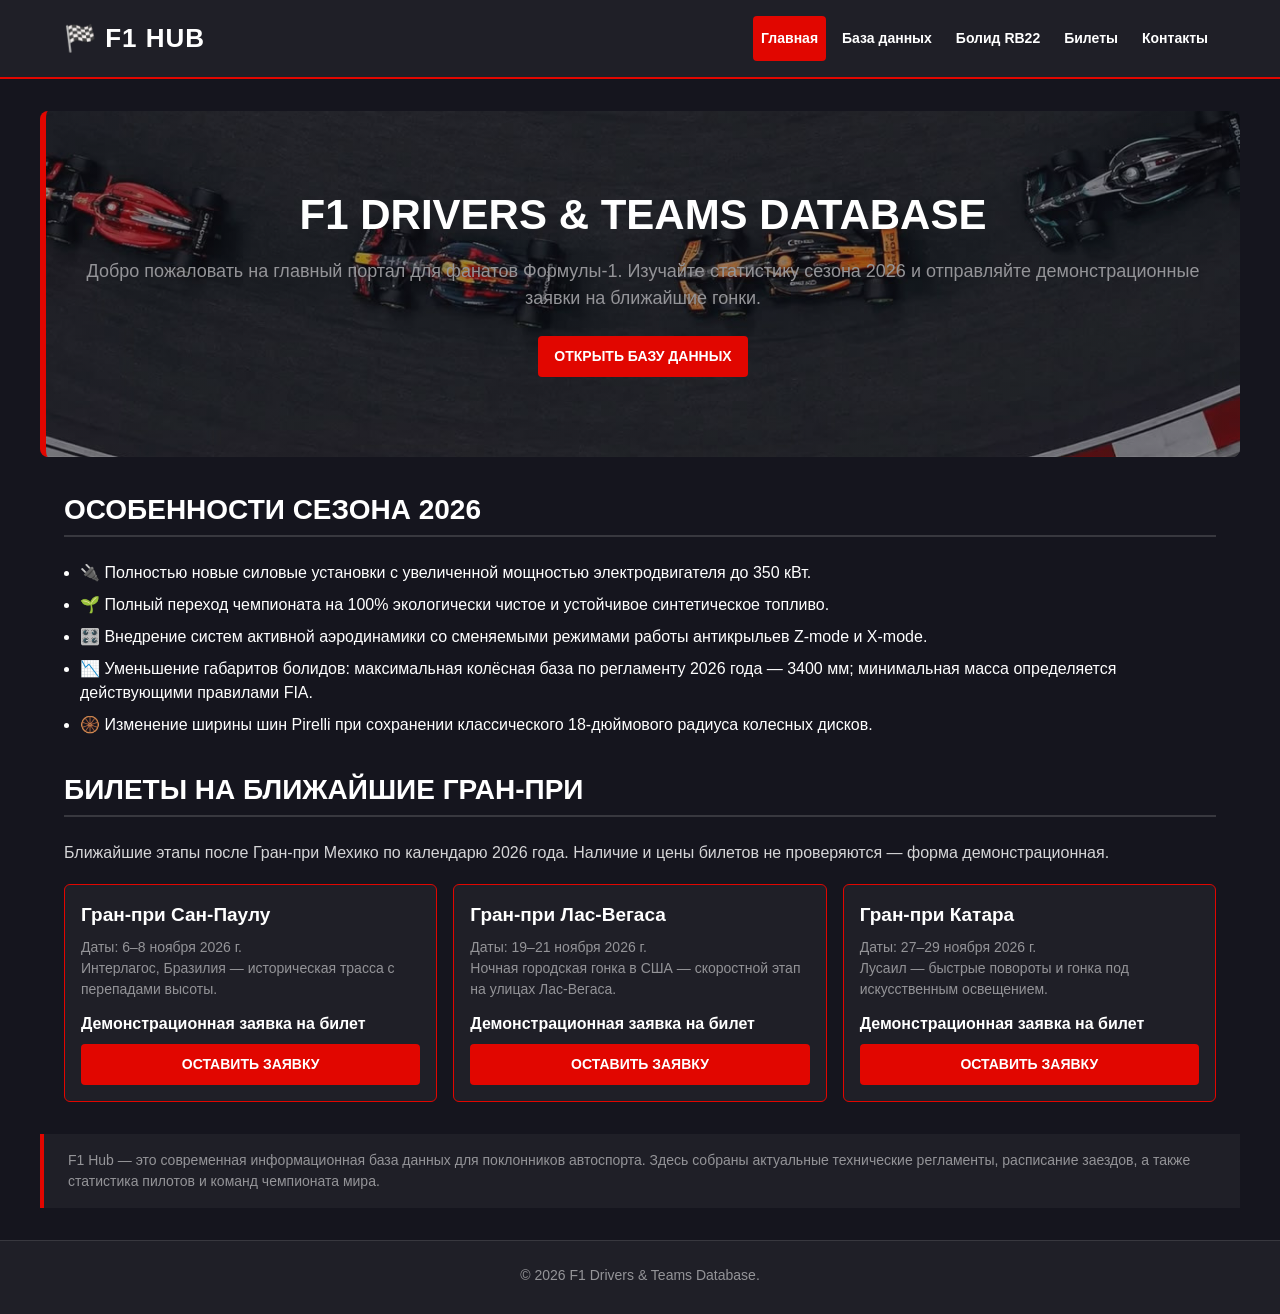
==== index.html @ 441a44f7 "Add files via upload" ====
<!DOCTYPE html>
<html lang="ru">
<head>
  <meta charset="UTF-8">
  <meta name="viewport" content="width=device-width, initial-scale=1.0">
  <meta name="description" content="Главный портал для фанатов Формулы-1. База данных пилотов, команд и заказ билетов.">
  <title>F1 Drivers & Teams Database</title>
  <link rel="stylesheet" href="css/style.css">
  <link rel="stylesheet" href="css/responsive.css">
  <script src="js/main.js" defer></script>
</head>
<body>
  <a class="skip-link" href="#main">Перейти к основному содержимому</a>

  <header class="site-header">
    <div class="site-header__inner">
      <a class="site-header__logo" href="index.html">🏁 F1 Hub</a>
      <nav class="site-nav" aria-label="Основная навигация">
        <ul class="site-nav__list">
          <li class="site-nav__item">
            <a class="site-nav__link site-nav__link--active" aria-current="page" href="index.html">Главная</a>
          </li>
          <li class="site-nav__item">
            <a class="site-nav__link" href="catalog.html">База данных</a>
          </li>
          <li class="site-nav__item">
            <a class="site-nav__link" href="product.html">Болид RB22</a>
          </li>
          <li class="site-nav__item">
            <a class="site-nav__link" href="order.html">Билеты</a>
          </li>
          <li class="site-nav__item">
            <a class="site-nav__link" href="contacts.html">Контакты</a>
          </li>
        </ul>
      </nav>
    </div>
  </header>

  <main id="main" tabindex="-1">
    
    <section class="f1-hero">
      <h1 class="f1-hero__title">F1 Drivers & Teams Database</h1>
      <p class="f1-hero__subtitle">Добро пожаловать на главный портал для фанатов Формулы-1. Изучайте статистику сезона 2026 и отправляйте демонстрационные заявки на ближайшие гонки.</p>
      <a class="button button--primary" href="catalog.html">Открыть базу данных</a>
    </section>

        <section class="section" id="features">
      <h2 class="section__title">Особенности сезона 2026</h2>
      <ul class="advantages-list">
        <li class="advantages-list__item">🔌 Полностью новые силовые установки с увеличенной мощностью электродвигателя до 350 кВт.</li>
        <li class="advantages-list__item">🌱 Полный переход чемпионата на 100% экологически чистое и устойчивое синтетическое топливо.</li>
        <li class="advantages-list__item">🎛️ Внедрение систем активной аэродинамики со сменяемыми режимами работы антикрыльев Z-mode и X-mode.</li>
        <li class="advantages-list__item">📉 Уменьшение габаритов болидов: максимальная колёсная база по регламенту 2026 года — 3400 мм; минимальная масса определяется действующими правилами FIA.</li>
        <li class="advantages-list__item">🛞 Изменение ширины шин Pirelli при сохранении классического 18-дюймового радиуса колесных дисков.</li>
      </ul>
    </section>


               <section class="section" id="popular">
      <h2 class="section__title">Билеты на ближайшие Гран-при</h2>
      
      <p class="catalog-data-note">Ближайшие этапы после Гран-при Мехико по календарю 2026 года. Наличие и цены билетов не проверяются — форма демонстрационная.</p>
      <div class="products-grid">
        <article class="product-card product-card--featured">
          <h3 class="product-card__title">Гран-при Сан-Паулу</h3>
          <p class="product-card__description">Даты: 6–8 ноября 2026 г.<br>Интерлагос, Бразилия — историческая трасса с перепадами высоты.</p>
          <p class="product-card__price">Демонстрационная заявка на билет</p>
          <button class="button button--primary product-card__button" type="button" data-product="Билет на Гран-при Сан-Паулу">Оставить заявку</button>
        </article>

        <article class="product-card product-card--featured">
          <h3 class="product-card__title">Гран-при Лас-Вегаса</h3>
          <p class="product-card__description">Даты: 19–21 ноября 2026 г.<br>Ночная городская гонка в США — скоростной этап на улицах Лас-Вегаса.</p>
          <p class="product-card__price">Демонстрационная заявка на билет</p>
          <button class="button button--primary product-card__button" type="button" data-product="Билет на Гран-при Лас-Вегаса">Оставить заявку</button>
        </article>

        <article class="product-card product-card--featured">
          <h3 class="product-card__title">Гран-при Катара</h3>
          <p class="product-card__description">Даты: 27–29 ноября 2026 г.<br>Лусаил — быстрые повороты и гонка под искусственным освещением.</p>
          <p class="product-card__price">Демонстрационная заявка на билет</p>
          <button class="button button--primary product-card__button" type="button" data-product="Билет на Гран-при Катара">Оставить заявку</button>
        </article>
      </div>
    </section>

        <aside class="aside-info">
      <p class="aside-info__text">
        F1 Hub — это современная информационная база данных для поклонников автоспорта. Здесь собраны актуальные технические регламенты, расписание заездов, а также статистика пилотов и команд чемпионата мира.
      </p>
    </aside>

  </main>

  <dialog class="order-dialog" id="order-dialog" aria-labelledby="order-dialog-title">
    <h2 class="order-dialog__title" id="order-dialog-title">Бронирование билетов</h2>
    <form class="order-form" id="order-form" action="#" method="post" novalidate>
      <input id="selected-product" name="selected-item" type="hidden">
      <div class="order-form__field">
        <label class="order-form__label" for="order-name">Имя</label>
        <input class="order-form__input" id="order-name" name="name" type="text" placeholder="Ваше имя" required minlength="2">
      </div>
      <div class="order-form__field">
        <label class="order-form__label" for="order-email">E-mail</label>
        <input class="order-form__input" id="order-email" name="email" type="email" placeholder="example@mail.ru" required>
      </div>
      <div class="order-form__field">
        <label class="order-form__label" for="order-phone">Телефон</label>
        <input class="order-form__input" id="order-phone" name="phone" type="tel" placeholder="+7 (900) 000-00-00" required>
      </div>
      <div class="order-form__field form-field--checkbox">
        <label>
          <input id="order-agreement" name="agreement" type="checkbox" required>
          Я согласен с условиями
        </label>
      </div>
      <div class="order-form__actions">
        <button class="button button--secondary" type="button" id="close-order-dialog">Закрыть</button>
        <button class="button button--primary" type="submit">Отправить 🏁</button>
      </div>
    </form>
  </dialog>

  <p class="success-message" id="success-message" role="status" hidden>
    Форма проверена. Это учебная заявка, данные не отправляются и бронирование не производится.
  </p>

  <footer class="site-footer">
    <p class="site-footer__copy">&copy; 2026 F1 Drivers & Teams Database.</p>
  </footer>

</body>
</html>
---- css/style.css ----
:root {
  --color-bg: #15151E;
  --color-text: #FFFFFF;
  --color-muted: #949498;
  --color-primary: #E10600;
  --color-primary-dark: #B00500;
  --color-border: #38383F;
  --color-surface: #1F1F27;
  --color-surface-accent: #2A2A35;
  --color-danger: #FF3B30;
  --color-success: #00D166;
  --color-success-bg: #102A1E;
  --color-white: #FFFFFF;

  --space-xs: 4px;
  --space-sm: 8px;
  --space-md: 16px;
  --space-lg: 24px;
  --space-xl: 32px;

  --radius-sm: 4px;
  --radius-md: 6px;
  --radius-lg: 8px;

  --container-width: 1200px;
}

* {
  box-sizing: border-box;
}

body {
  margin: 0;
  font-family: 'Arial', sans-serif;
  line-height: 1.5;
  color: var(--color-text);
  background-color: var(--color-bg);
}

html {
  scroll-behavior: smooth;
}

.site-header {
  background-color: var(--color-surface);
  border-bottom: 2px solid var(--color-primary);
  position: sticky;
  top: 0;
  z-index: 100;
}

.site-header__inner {
  max-width: var(--container-width);
  margin: 0 auto;
  padding: var(--space-md) var(--space-lg);
  display: flex;
  justify-content: space-between;
  align-items: center;
  flex-wrap: wrap;
}

.site-header__logo {
  font-size: 24px;
  font-weight: 900;
  color: var(--color-text);
  text-decoration: none;
  text-transform: uppercase;
  letter-spacing: 1px;
}

.site-nav__list {
  display: flex;
  flex-wrap: wrap;
  gap: var(--space-sm);
  padding: 0;
  margin: 0;
  list-style: none;
}

.site-nav__link {
  display: inline-block;
  padding: var(--space-sm) var(--space-md);
  color: var(--color-text);
  text-decoration: none;
  font-weight: 700;
  border-radius: var(--radius-sm);
  transition: background-color 0.2s, color 0.2s;
}

.site-nav__link:hover {
  color: var(--color-white);
  background-color: var(--color-primary);
}

.site-nav__link:focus-visible {
  outline: 2px solid var(--color-primary);
  outline-offset: 2px;
}

.site-nav__link--active {
  color: var(--color-white);
  background-color: var(--color-primary);
}

.f1-hero {
  max-width: var(--container-width);
  margin: var(--space-xl) auto;
  padding: var(--space-xl) var(--space-lg);
  background-color: var(--color-surface-accent);
  border-radius: var(--radius-lg);
  text-align: center;
  border-left: 6px solid var(--color-primary);
}

.f1-hero__title {
  font-size: 42px;
  font-weight: 900;
  margin-top: 0;
  margin-bottom: var(--space-sm);
  text-transform: uppercase;
}

.f1-hero__subtitle {
  font-size: 18px;
  color: var(--color-muted);
  margin-bottom: var(--space-lg);
}

.section {
  max-width: var(--container-width);
  margin: 0 auto var(--space-xl);
  padding: 0 var(--space-lg);
}

.section__title {
  font-size: 28px;
  font-weight: 800;
  margin-top: 0;
  margin-bottom: var(--space-lg);
  text-transform: uppercase;
  border-bottom: 2px solid var(--color-border);
  padding-bottom: var(--space-xs);
}

.advantages-list {
  padding-left: var(--space-md);
  margin: 0;
}

.advantages-list__item {
  font-size: 16px;
  margin-bottom: var(--space-sm);
}

.products-grid {
  display: grid;
  grid-template-columns: repeat(3, 1fr);
  gap: var(--space-lg);
}

.product-card {
  position: relative;
  display: flex;
  flex-direction: column;
  gap: var(--space-sm);
  padding: var(--space-md);
  border: 1px solid var(--color-border);
  border-radius: var(--radius-md);
  background-color: var(--color-surface);
  transition: border-color 0.2s, transform 0.2s;
}

.product-card:hover {
  border-color: var(--color-primary);
  transform: translateY(-2px);
}

.product-card--featured {
  border-color: var(--color-primary);
}

.product-card--discount {
  border-color: var(--color-danger);
}

.product-card__badge {
  position: absolute;
  top: var(--space-sm);
  right: var(--space-sm);
  padding: var(--space-xs) var(--space-sm);
  font-size: 12px;
  font-weight: 700;
  color: var(--color-white);
  background-color: var(--color-primary);
  border-radius: var(--radius-sm);
  text-transform: uppercase;
}

.product-card__badge--danger {
  background-color: var(--color-danger);
}

.product-card__title {
  margin: 0;
  font-size: 20px;
  font-weight: 700;
}

.product-card__description {
  margin: 0;
  color: var(--color-muted);
  font-size: 14px;
}

.product-card__price {
  margin: var(--space-xs) 0 0;
  font-weight: 700;
  font-size: 16px;
}

.product-card__button {
  margin-top: auto;
  align-self: flex-start;
}

.button {
  display: inline-block;
  padding: 10px var(--space-md);
  font: inherit;
  font-weight: 700;
  text-decoration: none;
  border: none;
  border-radius: var(--radius-sm);
  cursor: pointer;
  text-transform: uppercase;
  font-size: 14px;
  transition: background-color 0.2s, color 0.2s;
}

.button--primary {
  color: var(--color-white);
  background-color: var(--color-primary);
}

.button--primary:hover {
  background-color: var(--color-primary-dark);
}

.button--secondary {
  color: var(--color-text);
  background-color: transparent;
  border: 1px solid var(--color-border);
}

.button--secondary:hover {
  background-color: var(--color-border);
}

.button:focus-visible {
  outline: 2px solid var(--color-primary);
  outline-offset: 2px;
}

.button:disabled {
  opacity: 0.5;
  cursor: not-allowed;
}

.aside-info {
  max-width: var(--container-width);
  margin: 0 auto var(--space-xl);
  padding: var(--space-md);
  border-left: 4px solid var(--color-primary);
  background-color: var(--color-surface);
}

.aside-info__title {
  margin-top: 0;
  margin-bottom: var(--space-xs);
  font-size: 18px;
}

.aside-info__text {
  margin: 0;
  color: var(--color-muted);
  font-size: 14px;
}

.order-dialog {
  width: min(100% - 32px, 500px);
  padding: var(--space-lg);
  border: 1px solid var(--color-border);
  border-radius: var(--radius-lg);
  background-color: var(--color-surface);
  color: var(--color-text);
}

.order-dialog::backdrop {
  background-color: rgba(0, 0, 0, 0.7);
}

.order-dialog__title {
  margin-top: 0;
  margin-bottom: var(--space-md);
  text-transform: uppercase;
  font-weight: 800;
}

.order-form__field {
  margin-bottom: var(--space-md);
}

.order-form__label {
  display: block;
  margin-bottom: var(--space-xs);
  font-size: 14px;
  font-weight: 700;
}

.order-form__input {
  width: 100%;
  padding: 10px var(--space-sm);
  border: 1px solid var(--color-border);
  border-radius: var(--radius-sm);
  background-color: var(--color-bg);
  color: var(--color-text);
  font: inherit;
}

.order-form__input:hover {
  border-color: var(--color-primary);
}

.order-form__input:focus-visible {
  outline: 2px solid var(--color-primary);
  outline-offset: 2px;
}

.form-field--checkbox label {
  display: flex;
  align-items: center;
  gap: var(--space-sm);
  font-size: 14px;
  cursor: pointer;
}

.order-form__actions {
  display: flex;
  gap: var(--space-md);
  margin-top: var(--space-lg);
}

[aria-invalid="true"] {
  border-color: var(--color-danger);
}

.success-message {
  max-width: var(--container-width);
  margin: var(--space-md) auto;
  padding: var(--space-md);
  border-left: 4px solid var(--color-success);
  background-color: var(--color-success-bg);
  color: var(--color-white);
  border-radius: var(--radius-sm);
}

.site-footer {
  background-color: var(--color-surface);
  border-top: 1px solid var(--color-border);
  padding: var(--space-lg) var(--space-md);
  text-align: center;
  font-size: 14px;
  color: var(--color-muted);
}

.site-footer__copy {
  margin: 0 0 var(--space-xs);
}

.site-footer__discipline {
  margin: 0;
}

.f1-hero {
  max-width: var(--container-width);
  margin: var(--space-xl) auto;
  padding: 80px var(--space-lg);
  background-image: linear-gradient(rgba(21, 21, 30, 0.4), rgba(21, 21, 30, 0.4)), url('../images/hero-bg.jpg');
  background-size: cover;
  background-position: center;
  background-repeat: no-repeat;
  border-radius: var(--radius-lg);
  text-align: center;
  border-left: 6px solid var(--color-primary);
}

.catalog-layout {
  display: grid;
  grid-template-columns: 260px 1fr;
  gap: var(--space-lg);
  max-width: var(--container-width);
  margin: 0 auto var(--space-xl);
  padding: 0 var(--space-lg);
}

.catalog-filters {
  background-color: var(--color-surface);
  padding: var(--space-md);
  border-radius: var(--radius-md);
  border: 1px solid var(--color-border);
  height: fit-content;
}

.catalog-filters__title {
  margin-top: 0;
  margin-bottom: var(--space-md);
  font-size: 20px;
  text-transform: uppercase;
}

.filters-form {
  display: flex;
  flex-direction: column;
  gap: var(--space-md);
}

.filters-form__section {
  border: 1px solid var(--color-border);
  border-radius: var(--radius-sm);
  padding: var(--space-sm) var(--space-md);
  margin: 0;
}

.filters-form__section legend {
  font-weight: 700;
  padding: 0 var(--space-xs);
}

.filters-form__section label {
  display: flex;
  align-items: center;
  gap: var(--space-sm);
  margin: var(--space-xs) 0;
  cursor: pointer;
  font-size: 14px;
}

.breadcrumbs {
  display: flex;
  gap: var(--space-xs);
  list-style: none;
  padding: 0;
  margin: 0;
  font-size: 14px;
}

.breadcrumbs__link {
  color: var(--color-primary);
  text-decoration: none;
}

.breadcrumbs__link::after {
  content: " /";
  color: var(--color-muted);
  margin-left: var(--space-xs);
}

.breadcrumbs__current {
  color: var(--color-muted);
}

.catalog-layout {
  display: grid;
  grid-template-columns: 300px 1fr;
  gap: var(--space-lg);
  max-width: var(--container-width);
  margin: var(--space-xl) auto;
  padding: 0 var(--space-lg);
}

.catalog-filters {
  background-color: var(--color-surface);
  padding: var(--space-md);
  border-radius: var(--radius-md);
  border: 1px solid var(--color-border);
  height: fit-content;
}

.catalog-filters__title {
  margin-top: 0;
  margin-bottom: var(--space-md);
  font-size: 20px;
  text-transform: uppercase;
}

.filters-form {
  display: flex;
  flex-direction: column;
  gap: var(--space-md);
}

.filters-form__section {
  border: 1px solid var(--color-border);
  border-radius: var(--radius-sm);
  padding: var(--space-sm) var(--space-md);
  margin: 0;
}

.filters-form__section legend {
  font-weight: 700;
  padding: 0 var(--space-xs);
  color: #ff9289; /* Читаемый контраст подписей фильтра на тёмном фоне */
}

.filters-form__section label {
  display: flex;
  align-items: center;
  gap: var(--space-sm);
  margin: var(--space-xs) 0;
  cursor: pointer;
  font-size: 14px;
}

.catalog-products .products-grid {
  display: grid;
  grid-template-columns: repeat(3, 1fr);
  gap: var(--space-lg);
}

.breadcrumbs {
  display: flex;
  gap: var(--space-xs);
  list-style: none;
  padding: var(--space-md) var(--space-lg);
  margin: 0 auto;
  max-width: var(--container-width);
  font-size: 14px;
}

.breadcrumbs__link {
  color: var(--color-primary);
  text-decoration: none;
}

.breadcrumbs__link::after {
  content: " /";
  color: var(--color-muted);
  margin-left: var(--space-xs);
}

.breadcrumbs__current {
  color: var(--color-muted);
}

.product-info {
  display: flex;
  flex-direction: column;
  gap: var(--space-lg);
  background-color: var(--color-surface);
  padding: var(--space-lg);
  border-radius: var(--radius-lg);
  border: 1px solid var(--color-border);
}

.product-info__text {
  font-size: 16px;
  line-height: 1.6;
  color: var(--color-muted);
}

.table-wrapper {
  width: 100%;
  overflow-x: auto;
}

.race-table {
  width: 100%;
  border-collapse: collapse;
  margin-top: var(--space-md);
  background-color: var(--color-bg);
  border-radius: var(--radius-md);
  overflow: hidden;
}

.race-table__caption {
  font-size: 14px;
  color: var(--color-muted);
  text-align: left;
  padding: var(--space-sm) 0;
  font-style: italic;
}

.race-table__th {
  background-color: var(--color-primary);
  color: var(--color-white);
  text-align: left;
  padding: var(--space-md);
  font-weight: 700;
  text-transform: uppercase;
  font-size: 14px;
}

.race-table__td {
  padding: var(--space-md);
  border-bottom: 1px solid var(--color-border);
  font-size: 15px;
}

.race-table__body tr:hover {
  background-color: var(--color-surface-accent);
}

.product-info__visual {
  width: 100%;
  display: flex;
  justify-content: center;
  margin-bottom: var(--space-md);
}

.product-info__image {
  width: 100%;
  max-width: 750px;
  height: auto;
  border-radius: var(--radius-md);
  border: 1px solid var(--color-border);
  object-fit: cover;
}


/* Оформление базы пилотов: командные цвета рамок */
.catalog-products .driver-card {
  --team-accent: #e10600;
  border: 2px solid var(--color-border);
  transition: border-color .22s ease, box-shadow .22s ease, transform .22s ease;
}
.catalog-products .driver-card:hover,
.catalog-products .driver-card:focus-within {
  border-color: var(--team-accent);
  box-shadow: 0 0 0 1px var(--team-accent);
  transform: translateY(-3px);
}
.driver-card[data-team="mercedes"] { --team-accent: #00d2be; }
.driver-card[data-team="ferrari"] { --team-accent: #e80020; }
.driver-card[data-team="mclaren"] { --team-accent: #ff8000; }
.driver-card[data-team="redbull"] { --team-accent: #4781d7; }
.driver-card[data-team="racingbulls"] { --team-accent: #6692ff; }
.driver-card[data-team="alpine"] { --team-accent: #00a1e8; }
.driver-card[data-team="haas"] { --team-accent: #b3b8bf; }
.driver-card[data-team="audi"] { --team-accent: #ed1c24; }
.driver-card[data-team="williams"] { --team-accent: #00a0de; }
.driver-card[data-team="aston"] { --team-accent: #229971; }
.driver-card[data-team="cadillac"] { --team-accent: #ffffff; }
.driver-card__ranking {
  margin: 2px 0 0;
  color: #ededed;
  font-size: 13px;
}
.catalog-data-note {
  color: #d5d5d7;
  line-height: 1.55;
  margin: 0 0 18px;
}
---- css/responsive.css ----
:root {
  --focus-color: #ffd54a;
  --color-link-accessible: #ff9289;
}

*,
*::before,
*::after {
  box-sizing: border-box;
}

img,
video {
  max-width: 100%;
  height: auto;
}

body {
  min-height: 100vh;
  display: flex;
  flex-direction: column;
}

main {
  flex: 1 0 auto;
  min-width: 0;
}

:where(a, button, input, select, textarea):focus-visible {
  outline: 3px solid var(--focus-color);
  outline-offset: 3px;
}

.site-nav__link:focus-visible,
.site-header__logo:focus-visible,
.button:focus-visible,
.order-form__input:focus-visible,
.filters-form input:focus-visible,
.filters-form select:focus-visible {
  outline: 3px solid var(--focus-color);
  outline-offset: 3px;
}

.skip-link {
  position: absolute;
  z-index: 1000;
  top: -120px;
  left: 16px;
  padding: 12px 16px;
  color: #15151e;
  background: var(--focus-color);
  border-radius: var(--radius-sm);
  font-weight: 700;
}

.skip-link:focus,
.skip-link:focus-visible {
  top: 12px;
}

#main {
  scroll-margin-top: 24px;
}

.site-header {
  position: static;
}

.site-header__inner {
  width: 100%;
  padding: 14px 16px;
  display: grid;
  gap: 12px;
  justify-items: center;
}

.site-header__logo {
  font-size: clamp(20px, 5vw, 26px);
}

.site-nav {
  width: 100%;
  min-width: 0;
}

.site-nav__list {
  display: grid;
  grid-template-columns: repeat(2, minmax(0, 1fr));
  gap: 8px;
}

.site-nav__item:last-child:nth-child(odd) {
  grid-column: 1 / -1;
}

.site-nav__link {
  display: block;
  padding: 12px 8px;
  text-align: center;
  font-size: 13px;
}

.f1-hero {
  margin: 16px;
  padding: 42px 16px;
  background-image: linear-gradient(rgba(21, 21, 30, 0.65), rgba(21, 21, 30, 0.65)), url('../images/hero-bg-480.jpg');
  min-width: 0;
}

.f1-hero__title {
  font-size: clamp(24px, 6vw, 42px);
  line-height: 1.16;
  overflow-wrap: anywhere;
}

.f1-hero__subtitle {
  font-size: clamp(15px, 3vw, 18px);
}

.section,
.catalog-layout,
.aside-info {
  min-width: 0;
  width: 100%;
  padding-inline: 16px;
}

.section__title {
  font-size: clamp(21px, 4vw, 28px);
  overflow-wrap: anywhere;
}

.products-grid,
.catalog-products .products-grid {
  grid-template-columns: minmax(0, 1fr);
  gap: 16px;
}

.product-card[hidden] {
  display: none !important;
}

.product-card {
  min-width: 0;
  overflow-wrap: anywhere;
}

.product-card__title {
  font-size: 19px;
}

.product-card__button,
.product-card .button {
  align-self: stretch;
  text-align: center;
  margin-top: auto;
}

.catalog-layout {
  display: grid;
  grid-template-columns: minmax(0, 1fr);
  gap: 20px;
  margin: 20px auto 32px;
}

.catalog-products,
.catalog-filters {
  min-width: 0;
}

.catalog-products__title {
  font-size: 22px;
  margin: 0 0 16px;
}

.catalog-result-count {
  color: #c5c5c8;
  margin: 0 0 14px;
}

.catalog-empty {
  background: var(--color-surface);
  border-left: 4px solid var(--color-primary);
  padding: 16px;
}

.breadcrumbs {
  padding: 12px 0;
  flex-wrap: wrap;
}

.breadcrumbs__link {
  color: var(--color-link-accessible);
}

.product-info {
  min-width: 0;
  padding: 16px;
}

.product-info__visual,
.product-info__visual picture {
  width: 100%;
  min-width: 0;
}

.order-form__input,
.page-form input,
.page-form select,
.page-form textarea {
  font-size: 16px;
  min-height: 44px;
}

.page-form {
  display: grid;
  grid-template-columns: minmax(0, 1fr);
  gap: 16px;
}

.page-form .order-form__field {
  margin: 0;
  min-width: 0;
}

.page-form > .button {
  width: 100%;
}

.order-dialog {
  width: min(100% - 24px, 500px);
  max-width: 500px;
  max-height: calc(100dvh - 24px);
  padding: 18px;
  overflow-y: auto;
}

.order-form__actions {
  flex-direction: column;
  gap: 12px;
}

.order-form__actions .button {
  width: 100%;
  min-height: 44px;
}

.form-feedback {
  margin-top: 16px;
  padding: 16px;
  border-left: 4px solid var(--color-success);
  background: var(--color-success-bg);
}

.product-card__badge--danger {
  background-color: #b91c1c;
}

.table-wrapper {
  max-width: 100%;
  overflow-x: auto;
}

.race-table__caption {
  display: block;
  width: 100%;
  line-height: 1.4;
}

.race-table__head {
  position: absolute;
  width: 1px;
  height: 1px;
  overflow: hidden;
  clip-path: inset(50%);
  white-space: nowrap;
}

.race-table,
.race-table__body,
.race-table__body tr,
.race-table__td {
  display: block;
  width: 100%;
}

.race-table__body tr {
  border: 1px solid var(--color-border);
  border-radius: 8px;
  background: var(--color-bg);
  padding: 10px 12px;
  margin-bottom: 12px;
}

.race-table__td {
  display: grid;
  grid-template-columns: minmax(0, 1fr);
  gap: 3px;
  padding: 8px 0;
  overflow-wrap: anywhere;
}

.race-table__td:last-child {
  border-bottom: 0;
}

.race-table__td::before {
  content: attr(data-label);
  color: #c5c5c8;
  font-size: 12px;
  font-weight: 700;
  text-transform: uppercase;
}

@media (prefers-reduced-motion: reduce) {
  *, *::before, *::after {
    scroll-behavior: auto !important;
    transition-duration: 0.01ms !important;
    animation-duration: 0.01ms !important;
  }
}

@media (min-width: 640px) {
  .site-nav__list {
    grid-template-columns: repeat(5, minmax(0, 1fr));
  }

  .site-nav__item:last-child:nth-child(odd) {
    grid-column: auto;
  }

  .products-grid,
  .catalog-products .products-grid {
    grid-template-columns: repeat(2, minmax(0, 1fr));
  }

  .race-table {
    display: table;
    min-width: 640px;
  }

  .race-table__caption {
    display: table-caption;
  }

  .race-table__head {
    position: static;
    display: table-header-group;
    width: auto;
    height: auto;
    overflow: visible;
    clip-path: none;
    white-space: normal;
  }

  .race-table__body {
    display: table-row-group;
  }

  .race-table__body tr {
    display: table-row;
    border: none;
    padding: 0;
    margin: 0;
  }

  .race-table__td {
    display: table-cell;
    width: auto;
    padding: 16px;
  }

  .race-table__td::before {
    content: none;
  }
}

@media (min-width: 768px) {
  .site-header {
    position: sticky;
    top: 0;
  }

  .site-header__inner {
    max-width: var(--container-width);
    display: flex;
    justify-content: space-between;
    padding: 16px 24px;
  }

  .site-nav {
    width: auto;
  }

  .site-nav__list {
    display: flex;
    flex-wrap: wrap;
  }

  .site-nav__link {
    font-size: 14px;
  }

  .f1-hero {
    margin: 32px auto;
    padding: 80px 24px;
    background-image: linear-gradient(rgba(21, 21, 30, 0.4), rgba(21, 21, 30, 0.4)), url('../images/hero-bg-800.jpg');
  }

  .section,
  .catalog-layout,
  .aside-info {
    padding-inline: 24px;
  }

  .catalog-layout {
    grid-template-columns: minmax(220px, 260px) minmax(0, 1fr);
  }

  .page-form {
    grid-template-columns: repeat(2, minmax(0, 1fr));
  }

  .page-form > .button,
  .page-form > .form-field--checkbox,
  .page-form > .page-form__wide {
    grid-column: 1 / -1;
  }

  .order-form__actions {
    flex-direction: row;
  }
}

@media (min-width: 1100px) {
  .products-grid,
  .catalog-products .products-grid {
    grid-template-columns: repeat(3, minmax(0, 1fr));
  }

  .catalog-layout {
    grid-template-columns: 300px minmax(0, 1fr);
  }
}

/* Responsive background image: 3 настоящих размера 480 / 800 / 1308px */
@media (min-width: 1024px) {
  .f1-hero {
    background-image: linear-gradient(rgba(21, 21, 30, 0.4), rgba(21, 21, 30, 0.4)), url('../images/hero-bg-1308.jpg');
  }
}

@media (min-width: 600px) and (max-width: 767.98px) {
  .f1-hero {
    background-image: linear-gradient(rgba(21, 21, 30, 0.55), rgba(21, 21, 30, 0.55)), url('../images/hero-bg-800.jpg');
  }
}

/* Сохранение фактической ширины и доступного пространства */
.product-info__visual img { max-width: 100%; height: auto; }
.order-form__field, .page-form .order-form__field { min-width: 0; }
.page-form input, .page-form select, .page-form textarea { max-width: 100%; }

/* RB22: не растягиваем исходное изображение 739px до большого desktop-блока. */
.product-info__visual picture {max-width: 620px; margin-inline: auto;}
.product-info__visual img {display: block; width: 100%; max-width: 620px; height: auto;}
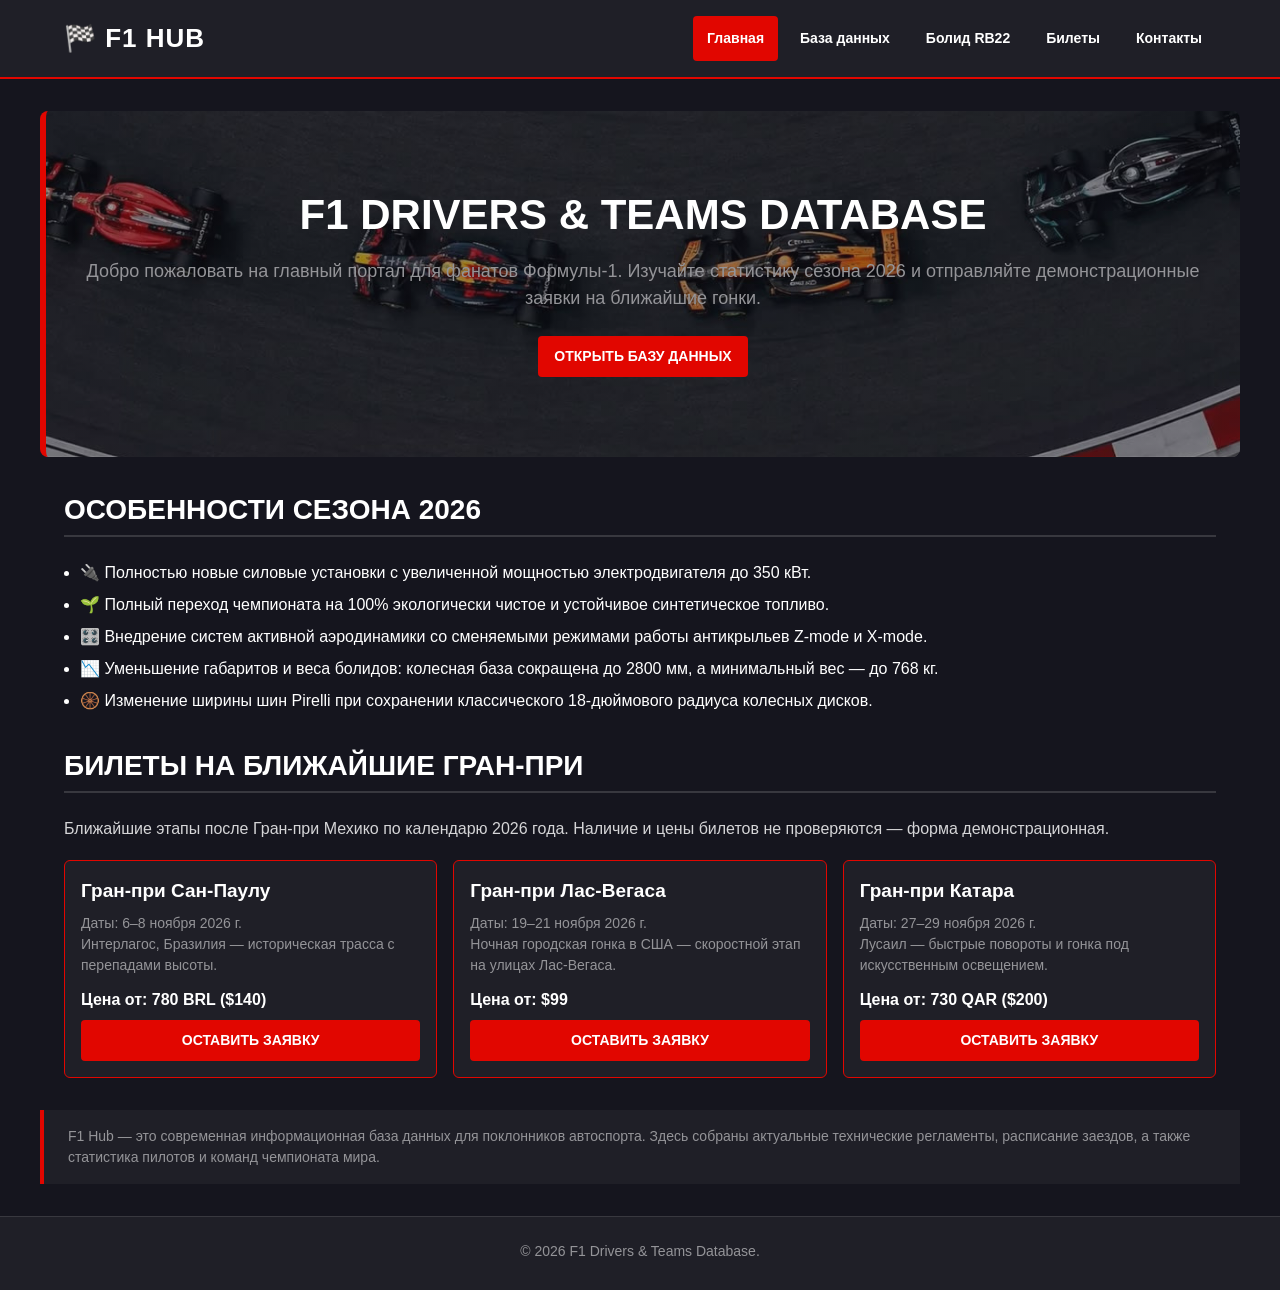
==== commit 994b8d63: "Add files via upload" ====
--- a/index.html
+++ b/index.html
@@ -15,7 +15,11 @@
   <header class="site-header">
     <div class="site-header__inner">
       <a class="site-header__logo" href="index.html">🏁 F1 Hub</a>
-      <nav class="site-nav" aria-label="Основная навигация">
+      <button class="site-nav-toggle" type="button" aria-controls="mobile-site-nav" aria-expanded="false" aria-label="Открыть меню">
+        <span class="site-nav-toggle__icon" aria-hidden="true"><span></span><span></span><span></span></span>
+        <span class="site-nav-toggle__label">Меню</span>
+      </button>
+      <nav class="site-nav" id="mobile-site-nav" aria-label="Основная навигация">
         <ul class="site-nav__list">
           <li class="site-nav__item">
             <a class="site-nav__link site-nav__link--active" aria-current="page" href="index.html">Главная</a>
@@ -37,8 +41,8 @@
     </div>
   </header>
 
-  <main id="main" tabindex="-1">
-    
+  <main id="main">
+
     <section class="f1-hero">
       <h1 class="f1-hero__title">F1 Drivers & Teams Database</h1>
       <p class="f1-hero__subtitle">Добро пожаловать на главный портал для фанатов Формулы-1. Изучайте статистику сезона 2026 и отправляйте демонстрационные заявки на ближайшие гонки.</p>
@@ -51,35 +55,34 @@
         <li class="advantages-list__item">🔌 Полностью новые силовые установки с увеличенной мощностью электродвигателя до 350 кВт.</li>
         <li class="advantages-list__item">🌱 Полный переход чемпионата на 100% экологически чистое и устойчивое синтетическое топливо.</li>
         <li class="advantages-list__item">🎛️ Внедрение систем активной аэродинамики со сменяемыми режимами работы антикрыльев Z-mode и X-mode.</li>
-        <li class="advantages-list__item">📉 Уменьшение габаритов болидов: максимальная колёсная база по регламенту 2026 года — 3400 мм; минимальная масса определяется действующими правилами FIA.</li>
+        <li class="advantages-list__item">📉 Уменьшение габаритов и веса болидов: колесная база сокращена до 2800 мм, а минимальный вес — до 768 кг.</li>
         <li class="advantages-list__item">🛞 Изменение ширины шин Pirelli при сохранении классического 18-дюймового радиуса колесных дисков.</li>
       </ul>
     </section>
 
-
                <section class="section" id="popular">
       <h2 class="section__title">Билеты на ближайшие Гран-при</h2>
-      
+
       <p class="catalog-data-note">Ближайшие этапы после Гран-при Мехико по календарю 2026 года. Наличие и цены билетов не проверяются — форма демонстрационная.</p>
       <div class="products-grid">
         <article class="product-card product-card--featured">
           <h3 class="product-card__title">Гран-при Сан-Паулу</h3>
           <p class="product-card__description">Даты: 6–8 ноября 2026 г.<br>Интерлагос, Бразилия — историческая трасса с перепадами высоты.</p>
-          <p class="product-card__price">Демонстрационная заявка на билет</p>
+          <p class="product-card__price">Цена от: 780 BRL ($140)</p>
           <button class="button button--primary product-card__button" type="button" data-product="Билет на Гран-при Сан-Паулу">Оставить заявку</button>
         </article>
 
         <article class="product-card product-card--featured">
           <h3 class="product-card__title">Гран-при Лас-Вегаса</h3>
           <p class="product-card__description">Даты: 19–21 ноября 2026 г.<br>Ночная городская гонка в США — скоростной этап на улицах Лас-Вегаса.</p>
-          <p class="product-card__price">Демонстрационная заявка на билет</p>
+          <p class="product-card__price">Цена от: $99</p>
           <button class="button button--primary product-card__button" type="button" data-product="Билет на Гран-при Лас-Вегаса">Оставить заявку</button>
         </article>
 
         <article class="product-card product-card--featured">
           <h3 class="product-card__title">Гран-при Катара</h3>
           <p class="product-card__description">Даты: 27–29 ноября 2026 г.<br>Лусаил — быстрые повороты и гонка под искусственным освещением.</p>
-          <p class="product-card__price">Демонстрационная заявка на билет</p>
+          <p class="product-card__price">Цена от: 730 QAR ($200)</p>
           <button class="button button--primary product-card__button" type="button" data-product="Билет на Гран-при Катара">Оставить заявку</button>
         </article>
       </div>
--- a/css/style.css
+++ b/css/style.css
@@ -102,16 +102,6 @@
   background-color: var(--color-primary);
 }
 
-.f1-hero {
-  max-width: var(--container-width);
-  margin: var(--space-xl) auto;
-  padding: var(--space-xl) var(--space-lg);
-  background-color: var(--color-surface-accent);
-  border-radius: var(--radius-lg);
-  text-align: center;
-  border-left: 6px solid var(--color-primary);
-}
-
 .f1-hero__title {
   font-size: 42px;
   font-weight: 900;
@@ -179,27 +169,6 @@
   border-color: var(--color-primary);
 }
 
-.product-card--discount {
-  border-color: var(--color-danger);
-}
-
-.product-card__badge {
-  position: absolute;
-  top: var(--space-sm);
-  right: var(--space-sm);
-  padding: var(--space-xs) var(--space-sm);
-  font-size: 12px;
-  font-weight: 700;
-  color: var(--color-white);
-  background-color: var(--color-primary);
-  border-radius: var(--radius-sm);
-  text-transform: uppercase;
-}
-
-.product-card__badge--danger {
-  background-color: var(--color-danger);
-}
-
 .product-card__title {
   margin: 0;
   font-size: 20px;
@@ -261,23 +230,12 @@
   outline-offset: 2px;
 }
 
-.button:disabled {
-  opacity: 0.5;
-  cursor: not-allowed;
-}
-
 .aside-info {
   max-width: var(--container-width);
   margin: 0 auto var(--space-xl);
   padding: var(--space-md);
   border-left: 4px solid var(--color-primary);
   background-color: var(--color-surface);
-}
-
-.aside-info__title {
-  margin-top: 0;
-  margin-bottom: var(--space-xs);
-  font-size: 18px;
 }
 
 .aside-info__text {
@@ -377,15 +335,11 @@
   margin: 0 0 var(--space-xs);
 }
 
-.site-footer__discipline {
-  margin: 0;
-}
-
 .f1-hero {
   max-width: var(--container-width);
   margin: var(--space-xl) auto;
   padding: 80px var(--space-lg);
-  background-image: linear-gradient(rgba(21, 21, 30, 0.4), rgba(21, 21, 30, 0.4)), url('../images/hero-bg.jpg');
+  background-color: var(--color-surface-accent);
   background-size: cover;
   background-position: center;
   background-repeat: no-repeat;
@@ -396,10 +350,10 @@
 
 .catalog-layout {
   display: grid;
-  grid-template-columns: 260px 1fr;
+  grid-template-columns: 300px 1fr;
   gap: var(--space-lg);
   max-width: var(--container-width);
-  margin: 0 auto var(--space-xl);
+  margin: var(--space-xl) auto;
   padding: 0 var(--space-lg);
 }
 
@@ -434,82 +388,7 @@
 .filters-form__section legend {
   font-weight: 700;
   padding: 0 var(--space-xs);
-}
-
-.filters-form__section label {
-  display: flex;
-  align-items: center;
-  gap: var(--space-sm);
-  margin: var(--space-xs) 0;
-  cursor: pointer;
-  font-size: 14px;
-}
-
-.breadcrumbs {
-  display: flex;
-  gap: var(--space-xs);
-  list-style: none;
-  padding: 0;
-  margin: 0;
-  font-size: 14px;
-}
-
-.breadcrumbs__link {
   color: var(--color-primary);
-  text-decoration: none;
-}
-
-.breadcrumbs__link::after {
-  content: " /";
-  color: var(--color-muted);
-  margin-left: var(--space-xs);
-}
-
-.breadcrumbs__current {
-  color: var(--color-muted);
-}
-
-.catalog-layout {
-  display: grid;
-  grid-template-columns: 300px 1fr;
-  gap: var(--space-lg);
-  max-width: var(--container-width);
-  margin: var(--space-xl) auto;
-  padding: 0 var(--space-lg);
-}
-
-.catalog-filters {
-  background-color: var(--color-surface);
-  padding: var(--space-md);
-  border-radius: var(--radius-md);
-  border: 1px solid var(--color-border);
-  height: fit-content;
-}
-
-.catalog-filters__title {
-  margin-top: 0;
-  margin-bottom: var(--space-md);
-  font-size: 20px;
-  text-transform: uppercase;
-}
-
-.filters-form {
-  display: flex;
-  flex-direction: column;
-  gap: var(--space-md);
-}
-
-.filters-form__section {
-  border: 1px solid var(--color-border);
-  border-radius: var(--radius-sm);
-  padding: var(--space-sm) var(--space-md);
-  margin: 0;
-}
-
-.filters-form__section legend {
-  font-weight: 700;
-  padding: 0 var(--space-xs);
-  color: #ff9289; /* Читаемый контраст подписей фильтра на тёмном фоне */
 }
 
 .filters-form__section label {
@@ -626,8 +505,6 @@
   object-fit: cover;
 }
 
-
-/* Оформление базы пилотов: командные цвета рамок */
 .catalog-products .driver-card {
   --team-accent: #e10600;
   border: 2px solid var(--color-border);
--- a/css/responsive.css
+++ b/css/responsive.css
@@ -1,3 +1,4 @@
+/* Адаптивные стили КР №3: Mobile First */
 :root {
   --focus-color: #ffd54a;
   --color-link-accessible: #ff9289;
@@ -70,34 +71,40 @@
   width: 100%;
   padding: 14px 16px;
   display: grid;
+  grid-template-columns: minmax(0, 1fr) auto;
+  align-items: center;
   gap: 12px;
-  justify-items: center;
 }
 
 .site-header__logo {
   font-size: clamp(20px, 5vw, 26px);
+  justify-self: start;
 }
 
 .site-nav {
-  width: 100%;
-  min-width: 0;
+  display: none;
+  grid-column: 1 / -1;
+  width: 100%;
+  min-width: 0;
+}
+
+.site-nav.is-open {
+  display: block;
 }
 
 .site-nav__list {
-  display: grid;
-  grid-template-columns: repeat(2, minmax(0, 1fr));
-  gap: 8px;
-}
-
-.site-nav__item:last-child:nth-child(odd) {
-  grid-column: 1 / -1;
+  display: flex;
+  flex-direction: column;
+  gap: 6px;
 }
 
 .site-nav__link {
   display: block;
-  padding: 12px 8px;
-  text-align: center;
-  font-size: 13px;
+  width: 100%;
+  min-height: 44px;
+  padding: 12px 14px;
+  text-align: left;
+  font-size: 15px;
 }
 
 .f1-hero {
@@ -171,11 +178,6 @@
 .catalog-products__title {
   font-size: 22px;
   margin: 0 0 16px;
-}
-
-.catalog-result-count {
-  color: #c5c5c8;
-  margin: 0 0 14px;
 }
 
 .catalog-empty {
@@ -250,10 +252,6 @@
   padding: 16px;
   border-left: 4px solid var(--color-success);
   background: var(--color-success-bg);
-}
-
-.product-card__badge--danger {
-  background-color: #b91c1c;
 }
 
 .table-wrapper {
@@ -321,14 +319,6 @@
 }
 
 @media (min-width: 640px) {
-  .site-nav__list {
-    grid-template-columns: repeat(5, minmax(0, 1fr));
-  }
-
-  .site-nav__item:last-child:nth-child(odd) {
-    grid-column: auto;
-  }
-
   .products-grid,
   .catalog-products .products-grid {
     grid-template-columns: repeat(2, minmax(0, 1fr));
@@ -389,12 +379,15 @@
   }
 
   .site-nav {
+    display: block;
     width: auto;
+    grid-column: auto;
   }
 
   .site-nav__list {
-    display: flex;
+    flex-direction: row;
     flex-wrap: wrap;
+    gap: 8px;
   }
 
   .site-nav__link {
@@ -443,7 +436,6 @@
   }
 }
 
-/* Responsive background image: 3 настоящих размера 480 / 800 / 1308px */
 @media (min-width: 1024px) {
   .f1-hero {
     background-image: linear-gradient(rgba(21, 21, 30, 0.4), rgba(21, 21, 30, 0.4)), url('../images/hero-bg-1308.jpg');
@@ -456,11 +448,64 @@
   }
 }
 
-/* Сохранение фактической ширины и доступного пространства */
-.product-info__visual img { max-width: 100%; height: auto; }
-.order-form__field, .page-form .order-form__field { min-width: 0; }
-.page-form input, .page-form select, .page-form textarea { max-width: 100%; }
-
-/* RB22: не растягиваем исходное изображение 739px до большого desktop-блока. */
-.product-info__visual picture {max-width: 620px; margin-inline: auto;}
-.product-info__visual img {display: block; width: 100%; max-width: 620px; height: auto;}
+.order-form__field,
+.page-form .order-form__field {
+  min-width: 0;
+}
+
+.page-form input,
+.page-form select,
+.page-form textarea {
+  max-width: 100%;
+}
+
+.product-info__visual picture {
+  max-width: 620px;
+  margin-inline: auto;
+}
+
+.product-info__visual img {
+  display: block;
+  width: 100%;
+  max-width: 620px;
+  height: auto;
+}
+
+.site-nav-toggle {
+  display: inline-flex;
+  justify-content: center;
+  align-items: center;
+  gap: 10px;
+  min-height: 44px;
+  padding: 10px 16px;
+  border: 1px solid var(--color-primary);
+  border-radius: var(--radius-sm);
+  background: var(--color-surface);
+  color: var(--color-text);
+  font: inherit;
+  font-weight: 700;
+  cursor: pointer;
+}
+
+.site-nav-toggle__icon {
+  display: grid;
+  gap: 4px;
+}
+
+.site-nav-toggle__icon span {
+  display: block;
+  width: 20px;
+  height: 2px;
+  background: currentColor;
+}
+
+.site-nav-toggle:focus-visible {
+  outline: 3px solid var(--focus-color);
+  outline-offset: 3px;
+}
+
+@media (min-width: 768px) {
+  .site-nav-toggle {
+    display: none;
+  }
+}
